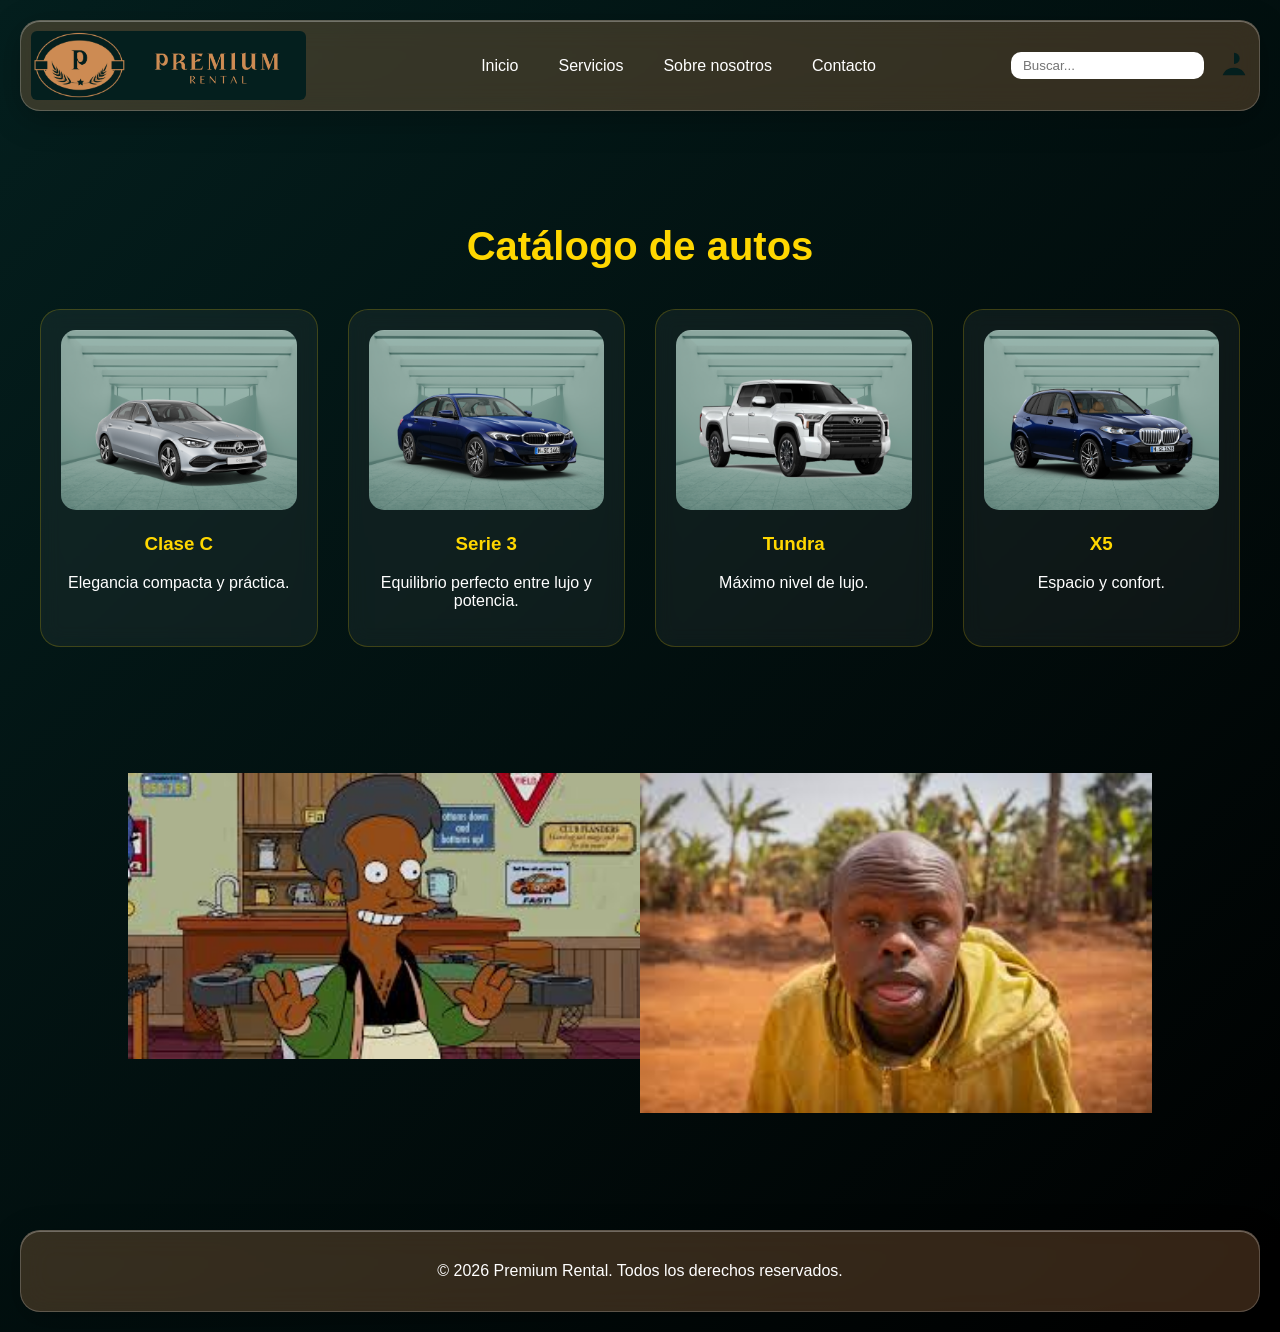
==== index.html @ 7b70b581 "1.3.3 optimizacion" ====
<!DOCTYPE html> 
<html lang="en">
<head>
    <meta charset="UTF-8">
    <meta name="viewport" content="width=device-width, initial-scale=1.0">
    <title>Premium Rental</title>
    <link rel="stylesheet" href="style.css">
</head>

<body>


<header>
    <nav>
        <div class="brand">
            <img class="logo" src="images/FullLogo.png" alt="Escudo">
            <img class="texto" src="images/TextOnly.png" alt="Nombre">
        </div>

        <ul class="menu">
            <li><a href="index.html">Inicio</a></li>
            <li><a href="servicios.html">Servicios</a></li>
            <li><a href="nosotros.html">Sobre nosotros</a></li>
            <li><a href="contacto.html">Contacto</a></li>
        </ul>

        <div class="right">
        <div class="busqueda">
        <svg xmlns="http://www.w3.org/2000/svg" fill="gray" viewBox="0 0 16 16">
        <path d="M11.742 10.344a6.5 6.5 0 1 0-1.397 1.398l3.85 3.85z"/>
        </svg>
        <input type="text" placeholder="Buscar...">
        </div>
        <div class="login">
            <a href="login.html">
            <svg class="icono-user" xmlns="http://www.w3.org/2000/svg" fill="currentColor" viewBox="0 0 16 16">
            <path d="M8 8a3 3 0 1 0 0-6"/>
            <path d="M2 14s1-4 6-4 6 4 6 4H2z"/>
            </svg>
            </a>
            </div>
        </div>
    </nav>
</header>


<section class="autos-section">

    <h2 class="titulo-seccion">Catálogo de autos</h2>

    <div class="cards-container">

        <div class="card-auto">
            <img src="/images/Clase_C.png">
            <h3>Clase C</h3>
            <p>Elegancia compacta y práctica.</p>
        </div>

        <div class="card-auto">
            <img src="/images/Serie_3.png">
            <h3>Serie 3</h3>
            <p>Equilibrio perfecto entre lujo y potencia.</p>
        </div>

        <div class="card-auto">
            <img src="/images/Tundra.png">
            <h3>Tundra</h3>
            <p>Máximo nivel de lujo.</p>
        </div>

        <div class="card-auto">
            <img src="/images/X5.png">
            <h3>X5</h3>
            <p>Espacio y confort.</p>
        </div>

    </div>

</section>

<div class="slider-box">
    <ul>
        <li><img src="olivar.jpeg"></li>
        <li><img src="xd.jpeg"></li>
        <li><img src="testimage.jpeg"></li>
        <li><img src="testimage.jpeg"></li>
        <li><img src="testimage.jpeg"></li>
        <li><img src="testimage.jpeg"></li>
        <li><img src="testimage.jpeg"></li>
        <li><img src="testimage.jpeg"></li>
    </ul>
</div>

<footer class="footer">
    <p>&copy; 2026 Premium Rental. Todos los derechos reservados.</p>
</footer>

</body>
</html>
---- style.css ----
* {
    box-sizing: border-box;
}

body{
    background: linear-gradient(135deg, #041f1e, #000000);
    margin: 0;
    font-family: 'Segoe UI', sans-serif;
    color: white;
    overflow-x: hidden;
}

/* HEADER */
header{
    background: rgba(205, 139, 83, 0.25); /* transparencia */
    backdrop-filter: blur(15px);          /* desenfoque */
    -webkit-backdrop-filter: blur(15px);  /* soporte Safari */

    border-radius: 20px;
    margin: 20px;
    padding: 10px;

    border: 1px solid rgba(255, 255, 255, 0.2); /* borde glass */
    box-shadow: 
        0 8px 32px rgba(0,0,0,0.25),           /* sombra */
        inset 0 1px 0 rgba(255,255,255,0.3);   /* brillo interno */
}

nav{
    display: flex;
    align-items: center;
    justify-content: space-between;
}

.brand{
    display: flex;
    align-items: center;
}

.logo, .texto{
    height: 69px;
}

.texto{
    height: 69px;
    width: auto;
    border-top-right-radius: 6px;
    border-bottom-right-radius: 6px;
}

/* MENU */
.menu{
    display: flex;
    gap: 40px;
}

.menu li{
    list-style: none;
}

.menu a{
    text-decoration: none;
    color: white;
    position: relative;
}

.menu a::after{
    content: "";
    position: absolute;
    width: 0%;
    height: 2px;
    bottom: -5px;
    left: 0;
    background: gold;
    transition: 0.3s;
}

.menu a:hover::after{
    width: 100%;
}

/* derecha */
.right{
    display: flex;
    align-items: center;
    gap: 15px;
}

.busqueda{
    display: flex;
    align-items: center;
    background: white;
    padding: 5px 10px;
    border-radius: 10px;
}

.busqueda input{
    border: none;
    outline: none;
}

.icono-user{
    width: 30px;
    height: 30px;
    color: #041f1e;
    transition: 0.3s;
}

.icono-user:hover{
    color: #cda853; 
    transform: scale(1.1);
}

/* cartas*/
.autos-section{
    padding: 60px 40px;
}

.titulo-seccion{
    text-align: center;
    font-size: 40px;
    color: gold;
}

.cards-container{
    display: flex;
    justify-content: center;
    gap: 30px;
    flex-wrap: nowrap;
    margin-top: 40px;
}

.card-auto{
    width: 280px;
    background: rgba(255,255,255,0.05);
    border-radius: 20px;
    padding: 20px;
    text-align: center;
    backdrop-filter: blur(10px);
    border: 1px solid rgba(255,215,0,0.2);
    transition: 0.4s;
}

.card-auto:hover{
    transform: translateY(-10px) scale(1.05);
}

.card-auto img{
    width: 100%;
    height: 180px;
    object-fit: cover;
    border-radius: 15px;
}

.card-auto h3{
    color: gold;
}

/* ========================= */
/* TU CARRUSEL ORIGINAL */
/* ========================= */

.slider-box{
    width: 1024px;
    margin: 50px auto;
    overflow: hidden;
}

.slider-box ul{
    display: flex;
    padding: 0;
    width: 400%;
    animation: slide 20s infinite;
}

.slider-box li{
    list-style: none;
    width: 100%;
}

.slider-box img{
    width: 100%;
}

/* animación ORIGINAL */
@keyframes slide{
    0% {margin-left: 0;}
    20% {margin-left: 0;}
    25% {margin-left: -50%;}
    45% {margin-left: -50%;}
    50% {margin-left: -100%;}
    70% {margin-left: -100%;}
    75% {margin-left: -150%;}
    95% {margin-left: -150%;}
    100% {margin-left: -200%;}
}

/* FOOTER */
.footer{
    background: rgba(205, 139, 83, 0.25); /* transparencia */

    backdrop-filter: blur(15px);
    -webkit-backdrop-filter: blur(15px);

    margin: 20px;
    padding: 15px;
    text-align: center;
    border-radius: 20px;

    border: 1px solid rgba(255, 255, 255, 0.2);

    box-shadow: 
        0 8px 32px rgba(0,0,0,0.25),
        inset 0 1px 0 rgba(255,255,255,0.3);

    position: relative;
    overflow: hidden;
}
/* res´pnsive tablet*/
@media (max-width: 1024px){

    .menu{
        gap: 20px;
    }

    .titulo-seccion{
        font-size: 32px;
    }

    .cards-container{
        gap: 20px;
    }

    .card-auto{
        width: 220px;
    }

    .slider-box{
        width: 90%;
    }
}
/*responsive celular*/
@media (max-width: 768px){

    /* NAVBAR */
    nav{
        flex-direction: column;
        gap: 15px;
    }

    .menu{
        flex-direction: column;
        align-items: center;
        gap: 10px;
    }

    .right{
        flex-direction: column;
        gap: 10px;
    }

    /* CARDS */
    .cards-container{
        flex-direction: column;
        align-items: center;
    }

    .card-auto{
        width: 90%;
        max-width: 350px;
    }

    .titulo-seccion{
        font-size: 26px;
    }

    /* SLIDER */
    .slider-box{
        width: 100%;
    }

    .slider-box img{
        width: 100%;
        height: auto;
    }

}
/* hacer que sea tablet responsive */
@media (max-width: 480px){

    .logo, .texto{
        height: 50px;
    }

    .busqueda input{
        width: 100px;
    }

    .icono-user{
        width: 40px;
    }

    .titulo-seccion{
        font-size: 22px;
    }

    .card-auto{
        padding: 15px;
    }

    .card-auto img{
        height: 150px;
    }
}

.logo{
    height: 69px;
    width: auto;
    border-top-left-radius: 6px;
    border-bottom-left-radius: 6px;
}
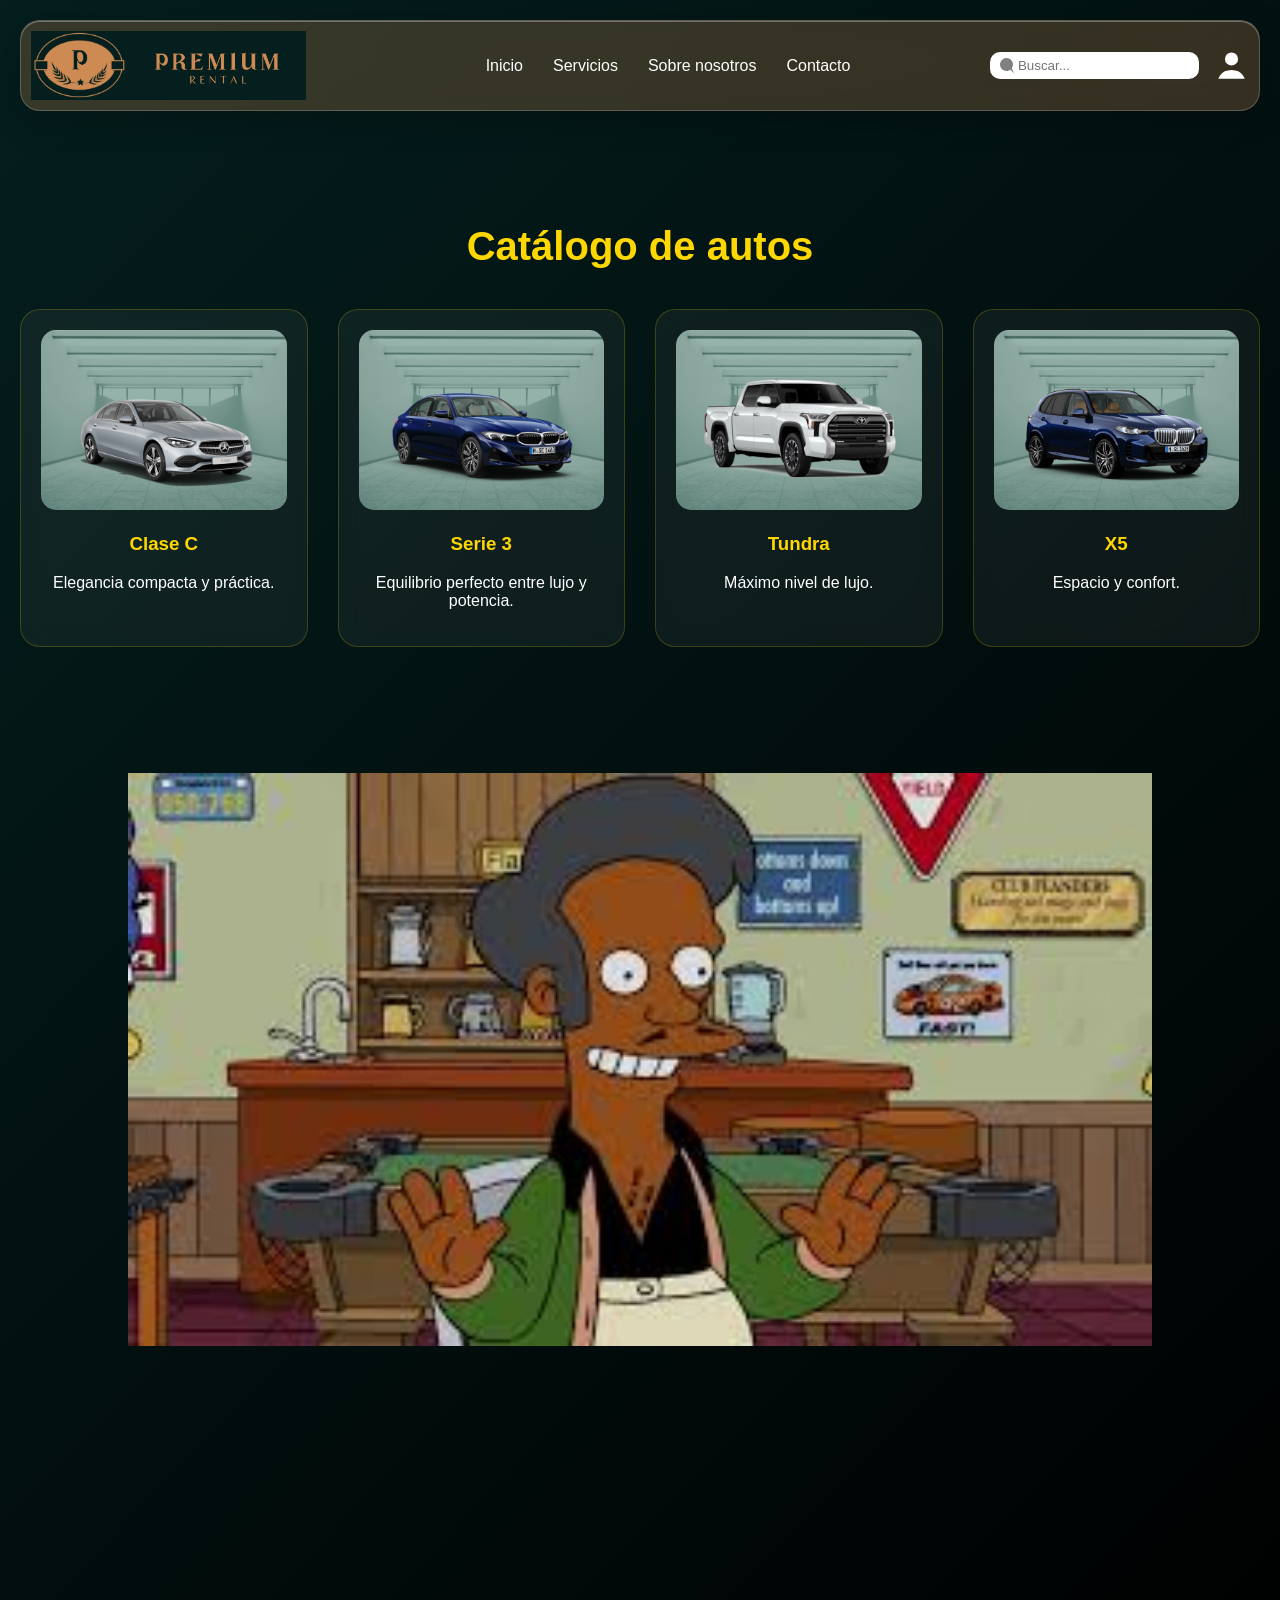
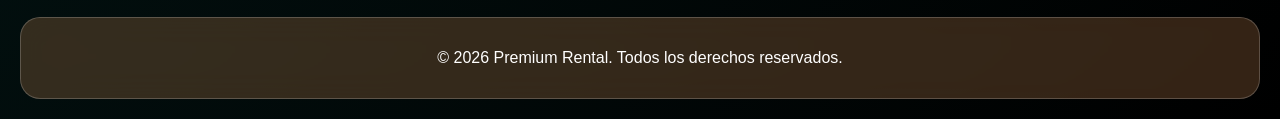
==== commit e4a161c6: "1.3.4 optimizacion" ====
--- a/index.html
+++ b/index.html
@@ -1,5 +1,5 @@
 <!DOCTYPE html> 
-<html lang="en">
+<html lang="es">
 <head>
     <meta charset="UTF-8">
     <meta name="viewport" content="width=device-width, initial-scale=1.0">
@@ -8,7 +8,6 @@
 </head>
 
 <body>
-
 
 <header>
     <nav>
@@ -25,24 +24,26 @@
         </ul>
 
         <div class="right">
-        <div class="busqueda">
-        <svg xmlns="http://www.w3.org/2000/svg" fill="gray" viewBox="0 0 16 16">
-        <path d="M11.742 10.344a6.5 6.5 0 1 0-1.397 1.398l3.85 3.85z"/>
-        </svg>
-        <input type="text" placeholder="Buscar...">
-        </div>
-        <div class="login">
-            <a href="login.html">
-            <svg class="icono-user" xmlns="http://www.w3.org/2000/svg" fill="currentColor" viewBox="0 0 16 16">
-            <path d="M8 8a3 3 0 1 0 0-6"/>
-            <path d="M2 14s1-4 6-4 6 4 6 4H2z"/>
-            </svg>
-            </a>
+            <div class="busqueda">
+                <!-- icono lupa -->
+                <svg xmlns="http://www.w3.org/2000/svg" fill="gray" viewBox="0 0 16 16" width="16" height="16">
+                    <path d="M11.742 10.344a6.5 6.5 0 1 0-1.397 1.398l3.85 3.85z"/>
+                </svg>
+                <input type="text" placeholder="Buscar...">
+            </div>
+
+            <div class="login">
+                <a href="login.html">
+                    <!-- 🔥 ICONO USUARIO CORREGIDO -->
+                    <svg class="icono-user" xmlns="http://www.w3.org/2000/svg" fill="currentColor" viewBox="0 0 16 16">
+                        <path d="M8 8a3 3 0 1 0 0-6 3 3 0 0 0 0 6z"/>
+                        <path d="M2 14s1-4 6-4 6 4 6 4H2z"/>
+                    </svg>
+                </a>
             </div>
         </div>
     </nav>
 </header>
-
 
 <section class="autos-section">
 
@@ -51,25 +52,25 @@
     <div class="cards-container">
 
         <div class="card-auto">
-            <img src="/images/Clase_C.png">
+            <img src="images/Clase_C.png" alt="Clase C">
             <h3>Clase C</h3>
             <p>Elegancia compacta y práctica.</p>
         </div>
 
         <div class="card-auto">
-            <img src="/images/Serie_3.png">
+            <img src="images/Serie_3.png" alt="Serie 3">
             <h3>Serie 3</h3>
             <p>Equilibrio perfecto entre lujo y potencia.</p>
         </div>
 
         <div class="card-auto">
-            <img src="/images/Tundra.png">
+            <img src="images/Tundra.png" alt="Tundra">
             <h3>Tundra</h3>
             <p>Máximo nivel de lujo.</p>
         </div>
 
         <div class="card-auto">
-            <img src="/images/X5.png">
+            <img src="images/X5.png" alt="X5">
             <h3>X5</h3>
             <p>Espacio y confort.</p>
         </div>
@@ -80,14 +81,10 @@
 
 <div class="slider-box">
     <ul>
-        <li><img src="olivar.jpeg"></li>
-        <li><img src="xd.jpeg"></li>
-        <li><img src="testimage.jpeg"></li>
-        <li><img src="testimage.jpeg"></li>
-        <li><img src="testimage.jpeg"></li>
-        <li><img src="testimage.jpeg"></li>
-        <li><img src="testimage.jpeg"></li>
-        <li><img src="testimage.jpeg"></li>
+        <li><img src="images/olivar.jpeg" alt=""></li>
+        <li><img src="images/xd.jpeg" alt=""></li>
+        <li><img src="images/testimage.jpeg" alt=""></li>
+        <li><img src="images/testimage.jpeg" alt=""></li>
     </ul>
 </div>
 
--- a/style.css
+++ b/style.css
@@ -12,26 +12,28 @@
 
 /* HEADER */
 header{
-    background: rgba(205, 139, 83, 0.25); /* transparencia */
-    backdrop-filter: blur(15px);          /* desenfoque */
-    -webkit-backdrop-filter: blur(15px);  /* soporte Safari */
+    background: rgba(205, 139, 83, 0.25);
+    backdrop-filter: blur(15px);
+    -webkit-backdrop-filter: blur(15px);
 
     border-radius: 20px;
     margin: 20px;
     padding: 10px;
 
-    border: 1px solid rgba(255, 255, 255, 0.2); /* borde glass */
+    border: 1px solid rgba(255, 255, 255, 0.2);
     box-shadow: 
-        0 8px 32px rgba(0,0,0,0.25),           /* sombra */
-        inset 0 1px 0 rgba(255,255,255,0.3);   /* brillo interno */
+        0 8px 32px rgba(0,0,0,0.25),
+        inset 0 1px 0 rgba(255,255,255,0.3);
 }
 
 nav{
     display: flex;
     align-items: center;
     justify-content: space-between;
-}
-
+    flex-wrap: wrap; 
+}
+
+/* BRAND */
 .brand{
     display: flex;
     align-items: center;
@@ -41,17 +43,12 @@
     height: 69px;
 }
 
-.texto{
-    height: 69px;
-    width: auto;
-    border-top-right-radius: 6px;
-    border-bottom-right-radius: 6px;
-}
-
 /* MENU */
 .menu{
     display: flex;
-    gap: 40px;
+    gap: 30px;
+    flex-wrap: wrap; 
+    justify-content: center;
 }
 
 .menu li{
@@ -79,11 +76,13 @@
     width: 100%;
 }
 
-/* derecha */
+/* DERECHA */
 .right{
     display: flex;
     align-items: center;
     gap: 15px;
+    flex-wrap: wrap;
+    justify-content: center;
 }
 
 .busqueda{
@@ -99,21 +98,9 @@
     outline: none;
 }
 
-.icono-user{
-    width: 30px;
-    height: 30px;
-    color: #041f1e;
-    transition: 0.3s;
-}
-
-.icono-user:hover{
-    color: #cda853; 
-    transform: scale(1.1);
-}
-
-/* cartas*/
+/* CARDS */
 .autos-section{
-    padding: 60px 40px;
+    padding: 60px 20px;
 }
 
 .titulo-seccion{
@@ -123,15 +110,13 @@
 }
 
 .cards-container{
-    display: flex;
-    justify-content: center;
+    display: grid;
+    grid-template-columns: repeat(auto-fit, minmax(250px, 1fr));
     gap: 30px;
-    flex-wrap: nowrap;
     margin-top: 40px;
 }
 
 .card-auto{
-    width: 280px;
     background: rgba(255,255,255,0.05);
     border-radius: 20px;
     padding: 20px;
@@ -142,7 +127,7 @@
 }
 
 .card-auto:hover{
-    transform: translateY(-10px) scale(1.05);
+    transform: translateY(-10px) scale(1.03);
 }
 
 .card-auto img{
@@ -156,12 +141,10 @@
     color: gold;
 }
 
-/* ========================= */
-/* TU CARRUSEL ORIGINAL */
-/* ========================= */
-
+/* SLIDER */
 .slider-box{
-    width: 1024px;
+    width: 100%;
+    max-width: 1024px;
     margin: 50px auto;
     overflow: hidden;
 }
@@ -182,25 +165,23 @@
     width: 100%;
 }
 
-/* animación ORIGINAL */
+/* ANIMACIÓN DE LIAM */
 @keyframes slide{
     0% {margin-left: 0;}
     20% {margin-left: 0;}
-    25% {margin-left: -50%;}
-    45% {margin-left: -50%;}
-    50% {margin-left: -100%;}
-    70% {margin-left: -100%;}
-    75% {margin-left: -150%;}
-    95% {margin-left: -150%;}
-    100% {margin-left: -200%;}
+    25% {margin-left: -100%;}
+    45% {margin-left: -100%;}
+    50% {margin-left: -200%;}
+    70% {margin-left: -200%;}
+    75% {margin-left: -300%;}
+    95% {margin-left: -300%;}
+    100% {margin-left: 0;}
 }
 
 /* FOOTER */
 .footer{
-    background: rgba(205, 139, 83, 0.25); /* transparencia */
-
+    background: rgba(205, 139, 83, 0.25);
     backdrop-filter: blur(15px);
-    -webkit-backdrop-filter: blur(15px);
 
     margin: 20px;
     padding: 15px;
@@ -208,84 +189,48 @@
     border-radius: 20px;
 
     border: 1px solid rgba(255, 255, 255, 0.2);
-
-    box-shadow: 
-        0 8px 32px rgba(0,0,0,0.25),
-        inset 0 1px 0 rgba(255,255,255,0.3);
-
-    position: relative;
-    overflow: hidden;
-}
-/* res´pnsive tablet*/
+}
+
+/* ========================= */
+/* RESPONSIVE: POR MAXI */
+/* ========================= */
+
+/* TABLET */
 @media (max-width: 1024px){
-
-    .menu{
-        gap: 20px;
-    }
 
     .titulo-seccion{
         font-size: 32px;
     }
 
-    .cards-container{
-        gap: 20px;
-    }
-
-    .card-auto{
-        width: 220px;
-    }
-
-    .slider-box{
-        width: 90%;
-    }
-}
-/*responsive celular*/
+    .logo, .texto{
+        height: 60px;
+    }
+}
+
+/* CELULAR */
 @media (max-width: 768px){
 
-    /* NAVBAR */
     nav{
         flex-direction: column;
-        gap: 15px;
+        align-items: center;
+        position: relative; 
+    }
+
+    .right{
+        position: absolute;
+        top: 10px;
+        right: 15px;
+        flex-direction: row; 
     }
 
     .menu{
         flex-direction: column;
         align-items: center;
-        gap: 10px;
-    }
-
-    .right{
-        flex-direction: column;
-        gap: 10px;
-    }
-
-    /* CARDS */
-    .cards-container{
-        flex-direction: column;
-        align-items: center;
-    }
-
-    .card-auto{
-        width: 90%;
-        max-width: 350px;
-    }
-
-    .titulo-seccion{
-        font-size: 26px;
-    }
-
-    /* SLIDER */
-    .slider-box{
-        width: 100%;
-    }
-
-    .slider-box img{
-        width: 100%;
-        height: auto;
-    }
-
-}
-/* hacer que sea tablet responsive */
+        margin-top: 10px;
+    }
+}
+
+/* CELULAR CHICO */
 @media (max-width: 480px){
 
     .logo, .texto{
@@ -296,26 +241,26 @@
         width: 100px;
     }
 
-    .icono-user{
-        width: 40px;
-    }
-
     .titulo-seccion{
         font-size: 22px;
     }
 
-    .card-auto{
-        padding: 15px;
-    }
-
     .card-auto img{
         height: 150px;
     }
 }
 
-.logo{
-    height: 69px;
-    width: auto;
-    border-top-left-radius: 6px;
-    border-bottom-left-radius: 6px;
-}
+.right{
+    display: flex;
+    align-items: center;
+    gap: 15px;
+    position: static; 
+}
+
+.icono-user{
+    width: 35px;
+    height: 35px;
+    color: white;
+    display: block;
+    z-index: 10; 
+}
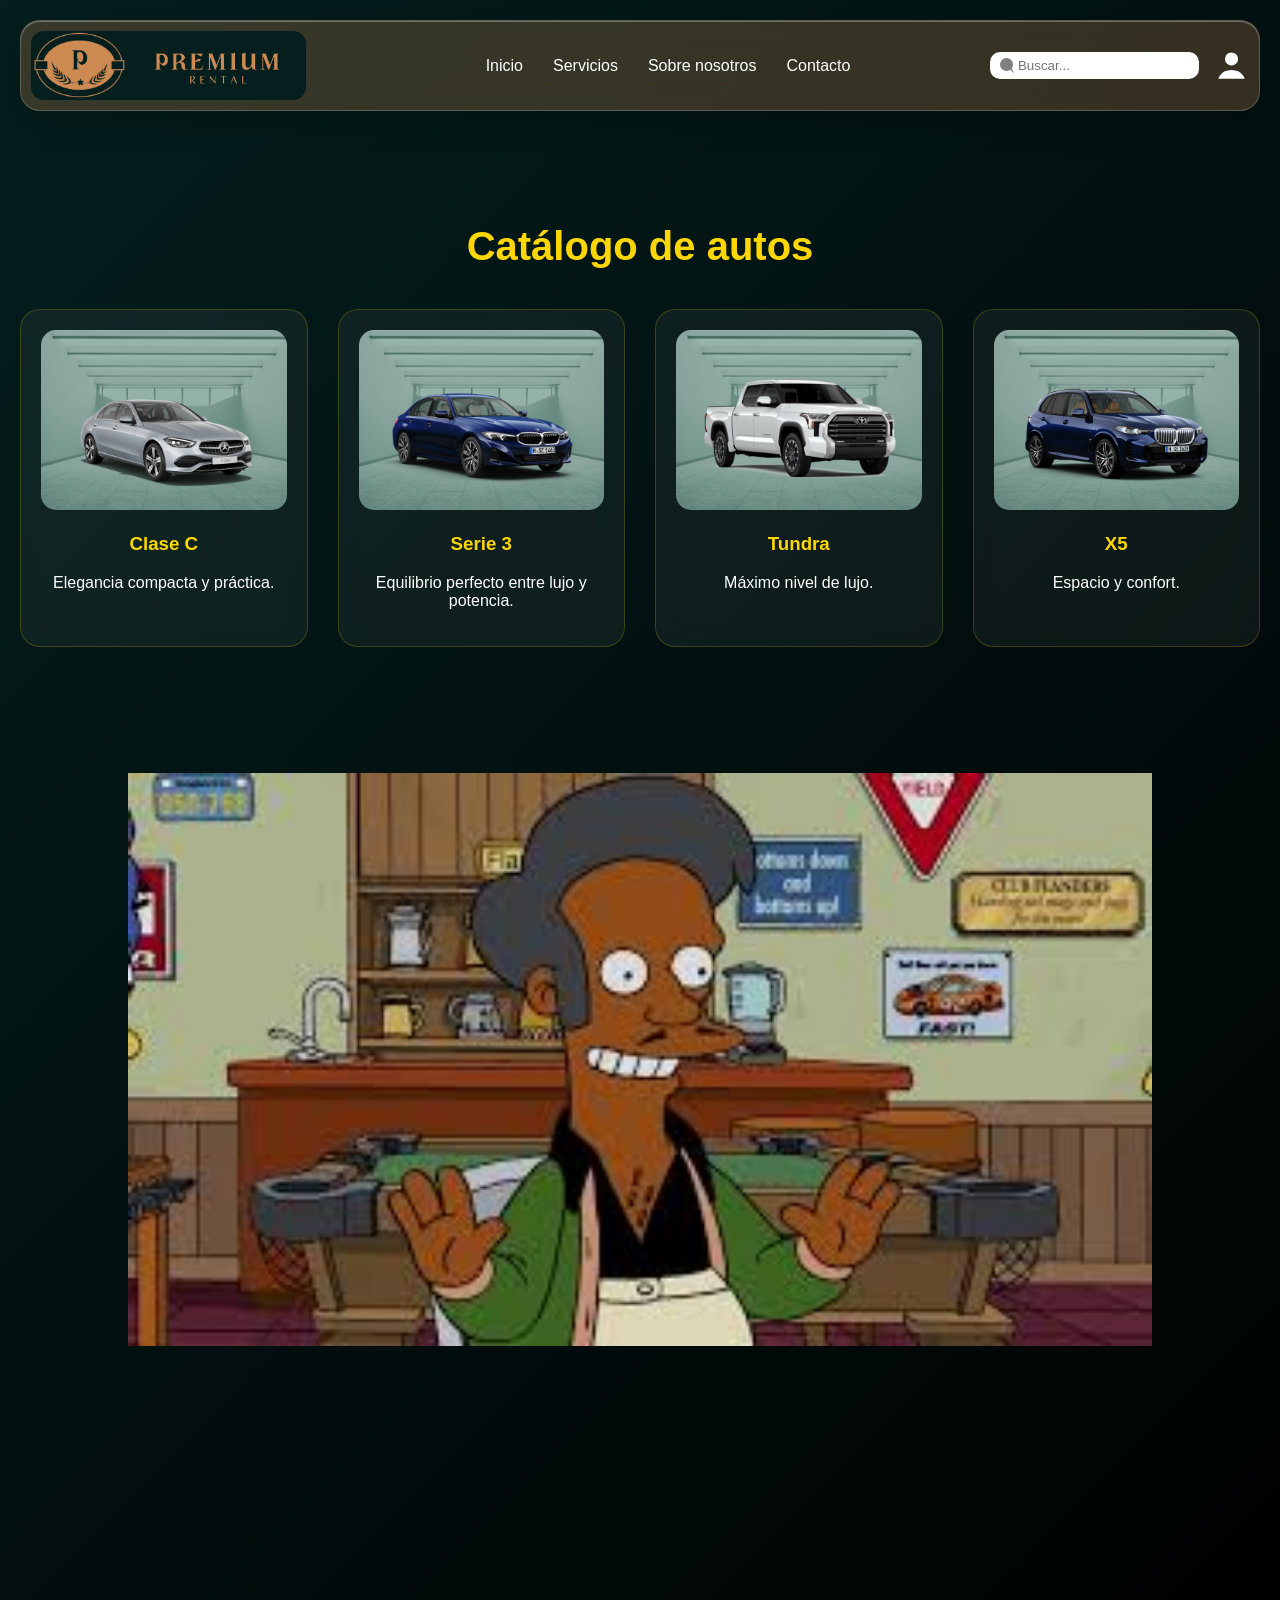
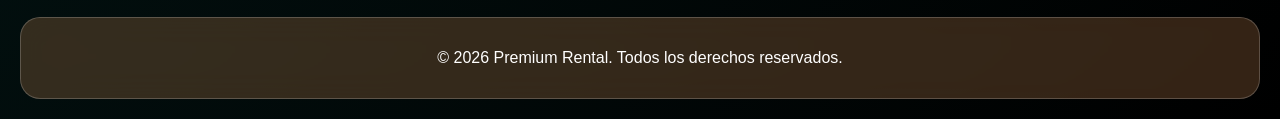
==== commit 5b21d7d6: "1.3.6" ====
--- a/index.html
+++ b/index.html
@@ -34,7 +34,7 @@
 
             <div class="login">
                 <a href="login.html">
-                    <!-- 🔥 ICONO USUARIO CORREGIDO -->
+                    <!--  ICONO USUARIO CORREGIDO -->
                     <svg class="icono-user" xmlns="http://www.w3.org/2000/svg" fill="currentColor" viewBox="0 0 16 16">
                         <path d="M8 8a3 3 0 1 0 0-6 3 3 0 0 0 0 6z"/>
                         <path d="M2 14s1-4 6-4 6 4 6 4H2z"/>
--- a/style.css
+++ b/style.css
@@ -39,8 +39,19 @@
     align-items: center;
 }
 
-.logo, .texto{
+.texto{
     height: 69px;
+    
+    border-top-right-radius: 13px;
+    
+    border-bottom-right-radius: 13px;
+}
+.logo{
+    height: 69px;
+    
+    border-top-left-radius: 13px;
+    
+    border-bottom-left-radius: 13px;
 }
 
 /* MENU */
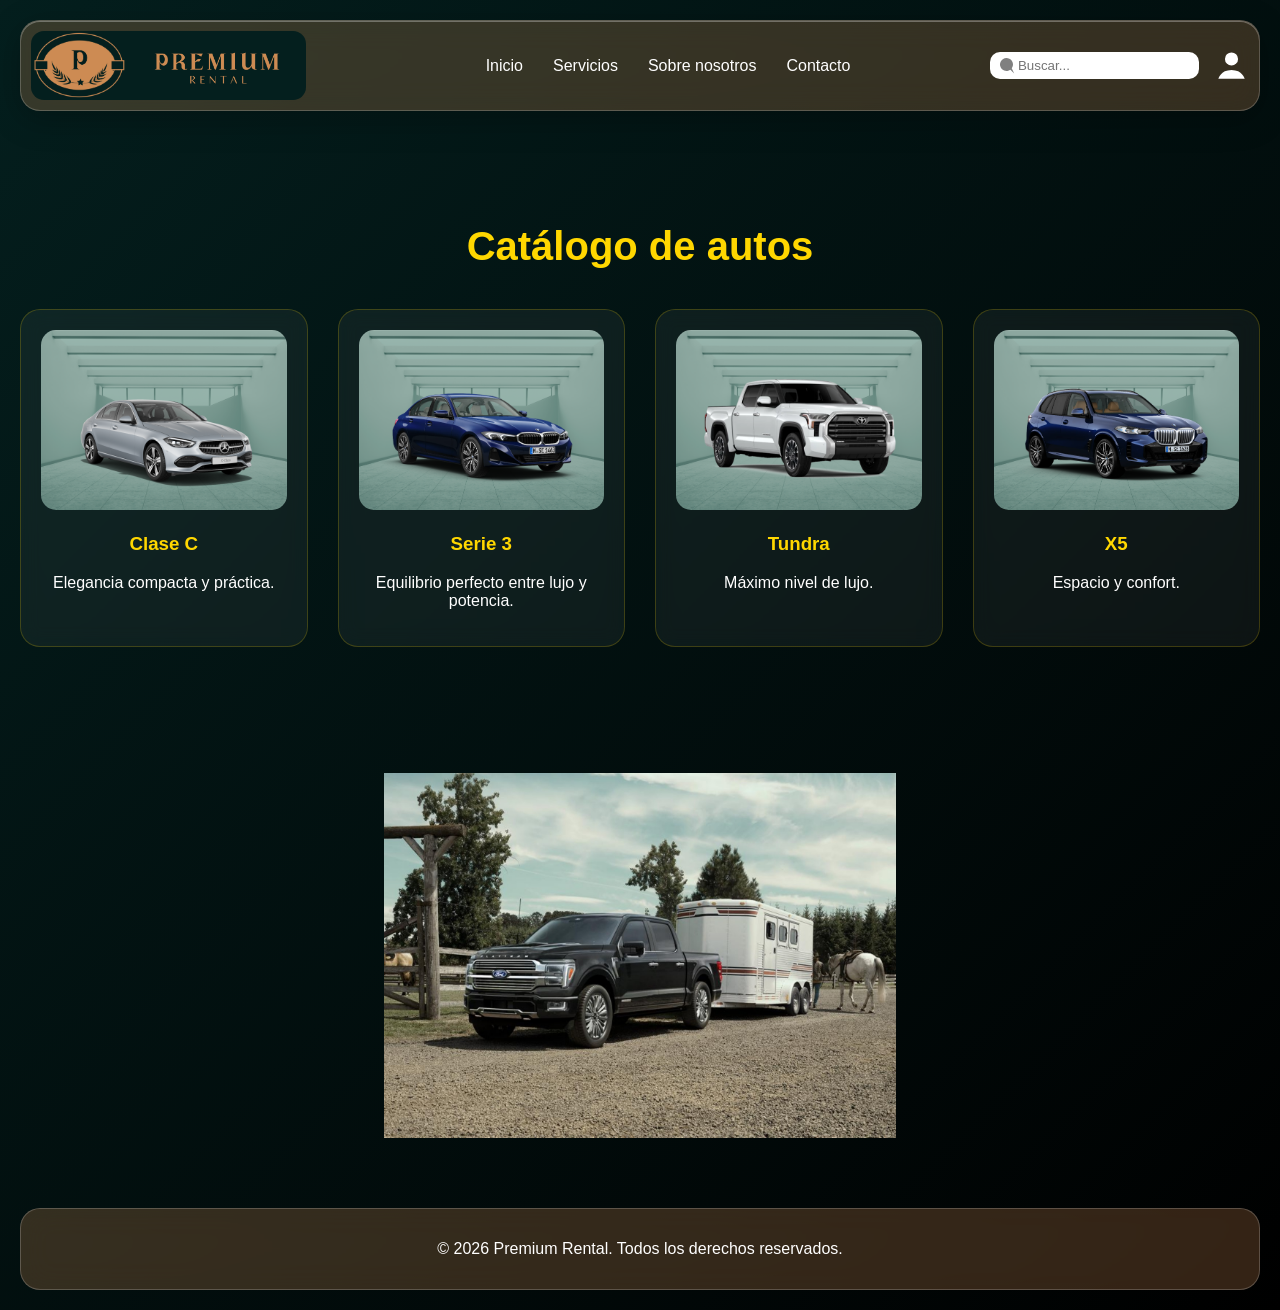
==== commit 58847068: "1.3.7" ====
--- a/index.html
+++ b/index.html
@@ -81,10 +81,10 @@
 
 <div class="slider-box">
     <ul>
-        <li><img src="images/olivar.jpeg" alt=""></li>
-        <li><img src="images/xd.jpeg" alt=""></li>
-        <li><img src="images/testimage.jpeg" alt=""></li>
-        <li><img src="images/testimage.jpeg" alt=""></li>
+        <li><a href="visautos.html"><img src="images/CARRUSEL.jpeg" alt=""></a></li>
+        <li><a href="visautos.html"><img src="images/CARRUSEL1.jpeg" alt=""></a></li>
+        <li><a href="visautos.html"><img src="images/CARRUSEL2.jpeg" alt=""></a></li>
+        <li><a href="visautos.html"><img src="images/CARRUSEL3.jpeg" alt=""></a></li>
     </ul>
 </div>
 
--- a/style.css
+++ b/style.css
@@ -135,6 +135,11 @@
     backdrop-filter: blur(10px);
     border: 1px solid rgba(255,215,0,0.2);
     transition: 0.4s;
+
+}
+.card-auto img{
+    max-width: 100%;
+    max-height: 100%;
 }
 
 .card-auto:hover{
@@ -154,7 +159,7 @@
 
 /* SLIDER */
 .slider-box{
-    width: 100%;
+    width: 40%;
     max-width: 1024px;
     margin: 50px auto;
     overflow: hidden;
@@ -257,7 +262,7 @@
     }
 
     .card-auto img{
-        height: 150px;
+        width: 100%;
     }
 }
 
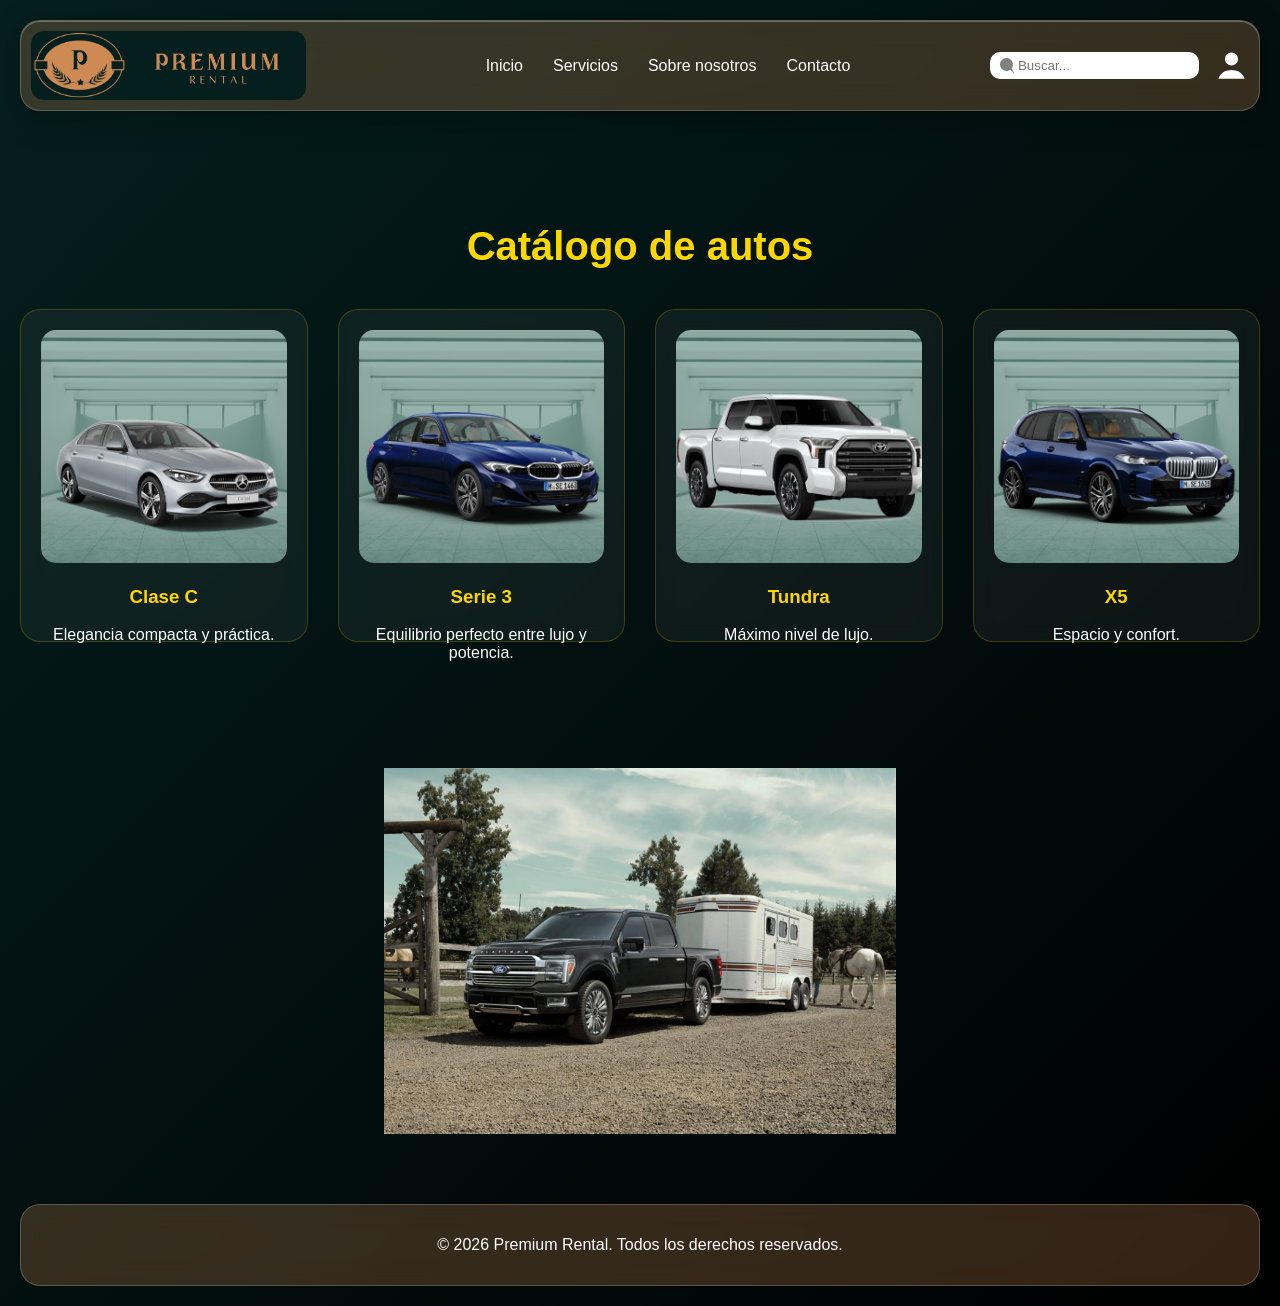
==== commit a5bb4e1f: "3.0" ====
--- a/index.html
+++ b/index.html
@@ -34,7 +34,7 @@
 
             <div class="login">
                 <a href="login.html">
-                    <!--  ICONO USUARIO CORREGIDO -->
+                    <!-- 🔥 ICONO USUARIO CORREGIDO -->
                     <svg class="icono-user" xmlns="http://www.w3.org/2000/svg" fill="currentColor" viewBox="0 0 16 16">
                         <path d="M8 8a3 3 0 1 0 0-6 3 3 0 0 0 0 6z"/>
                         <path d="M2 14s1-4 6-4 6 4 6 4H2z"/>
@@ -81,10 +81,10 @@
 
 <div class="slider-box">
     <ul>
-        <li><a href="visautos.html"><img src="images/CARRUSEL.jpeg" alt=""></a></li>
-        <li><a href="visautos.html"><img src="images/CARRUSEL1.jpeg" alt=""></a></li>
-        <li><a href="visautos.html"><img src="images/CARRUSEL2.jpeg" alt=""></a></li>
-        <li><a href="visautos.html"><img src="images/CARRUSEL3.jpeg" alt=""></a></li>
+        <li><img src="images/CARRUSEL.jpeg" alt=""></li>
+        <li><img src="images/CARRUSEL1.jpeg" alt=""></li>
+        <li><img src="images/CARRUSEL2.jpeg" alt=""></li>
+        <li><img src="images/CARRUSEL3.jpeg" alt=""></li>
     </ul>
 </div>
 
--- a/style.css
+++ b/style.css
@@ -3,6 +3,7 @@
 }
 
 body{
+    background-size: cover;
     background: linear-gradient(135deg, #041f1e, #000000);
     margin: 0;
     font-family: 'Segoe UI', sans-serif;
@@ -24,6 +25,12 @@
     box-shadow: 
         0 8px 32px rgba(0,0,0,0.25),
         inset 0 1px 0 rgba(255,255,255,0.3);
+}
+.textoslargos{
+    font-size: 30px;
+    text-align: center;
+    margin: 40px;
+    background-color: rgba(0, 0, 0, 0);
 }
 
 nav{
@@ -137,10 +144,7 @@
     transition: 0.4s;
 
 }
-.card-auto img{
-    max-width: 100%;
-    max-height: 100%;
-}
+
 
 .card-auto:hover{
     transform: translateY(-10px) scale(1.03);
@@ -148,7 +152,7 @@
 
 .card-auto img{
     width: 100%;
-    height: 180px;
+    height: 80%;
     object-fit: cover;
     border-radius: 15px;
 }
@@ -263,6 +267,7 @@
 
     .card-auto img{
         width: 100%;
+        height: 100%;
     }
 }
 
@@ -279,4 +284,37 @@
     color: white;
     display: block;
     z-index: 10; 
+}
+
+.contacto{
+    background: rgba(255, 255, 255, 0.1);
+    border-radius: 20px;
+    padding: 20px;
+    max-width: 400px;
+    margin: 40px auto;
+    text-align: center;
+    border: 1px solid rgba(255, 255, 255, 0.2);
+}
+
+.contacto h3{
+    color: gold;
+    margin-bottom: 20px;
+}
+
+.contacto a{
+    display: inline-block;
+    margin: 10px;
+    padding: 10px 20px;
+    background: gold;
+    color: black;
+    text-decoration: none;
+    border-radius: 5px;
+}
+.texto_contacto{
+    display: flex;
+    justify-items: center;
+}
+.textito{
+    display: flex;
+    justify-items: center;
 }
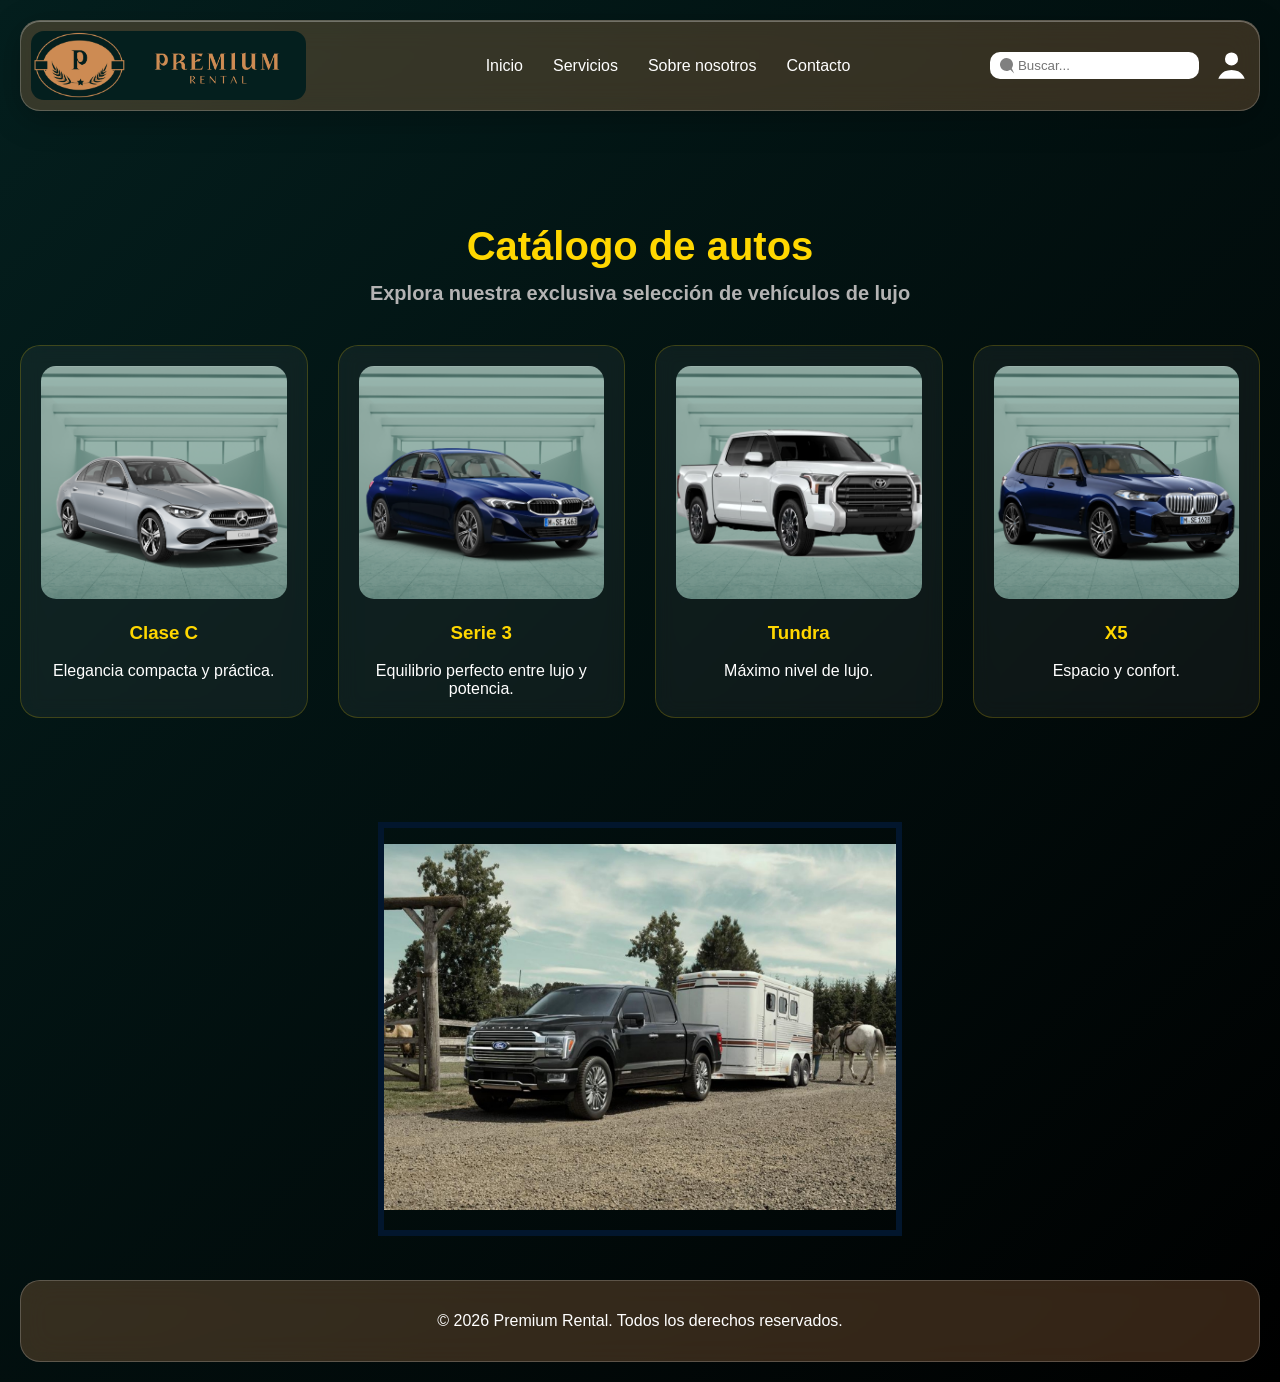
==== commit 6fef761c: "3.1.1" ====
--- a/index.html
+++ b/index.html
@@ -34,7 +34,7 @@
 
             <div class="login">
                 <a href="login.html">
-                    <!-- 🔥 ICONO USUARIO CORREGIDO -->
+            
                     <svg class="icono-user" xmlns="http://www.w3.org/2000/svg" fill="currentColor" viewBox="0 0 16 16">
                         <path d="M8 8a3 3 0 1 0 0-6 3 3 0 0 0 0 6z"/>
                         <path d="M2 14s1-4 6-4 6 4 6 4H2z"/>
@@ -48,6 +48,8 @@
 <section class="autos-section">
 
     <h2 class="titulo-seccion">Catálogo de autos</h2>
+
+    <h3 class="subtitulo-seccion">Explora nuestra exclusiva selección de vehículos de lujo</h3>
 
     <div class="cards-container">
 
--- a/style.css
+++ b/style.css
@@ -142,7 +142,7 @@
     backdrop-filter: blur(10px);
     border: 1px solid rgba(255,215,0,0.2);
     transition: 0.4s;
-
+    padding-bottom: 60px;
 }
 
 
@@ -167,6 +167,7 @@
     max-width: 1024px;
     margin: 50px auto;
     overflow: hidden;
+    box-shadow: rgb(2, 22, 45) 0px 0px 0px 6px;
 }
 
 .slider-box ul{
@@ -174,11 +175,13 @@
     padding: 0;
     width: 400%;
     animation: slide 20s infinite;
+   
 }
 
 .slider-box li{
     list-style: none;
-    width: 100%;
+    width: 100%; 
+    
 }
 
 .slider-box img{
@@ -312,9 +315,42 @@
 }
 .texto_contacto{
     display: flex;
-    justify-items: center;
+    justify-content: center;
 }
 .textito{
     display: flex;
-    justify-items: center;
+    justify-content: center;
+}
+
+.telefono{
+    display: flex;
+    align-items: center;
+    justify-content: center;
+    gap: 10px; 
+}
+
+.icono-telefono{
+    width: 20px;
+    height: 20px;
+    color: white;
+    
+}
+
+.telefono h3{
+    margin: 0;
+    color: gold;
+}
+
+.linea{
+    display: flex;
+    align-items: center;
+    justify-content: center;
+    gap: 10px; 
+}
+
+.subtitulo-seccion{
+    text-align: center;
+    font-size: 20px;
+    color: rgb(180, 179, 179);
+    margin-top: -20px;
 }
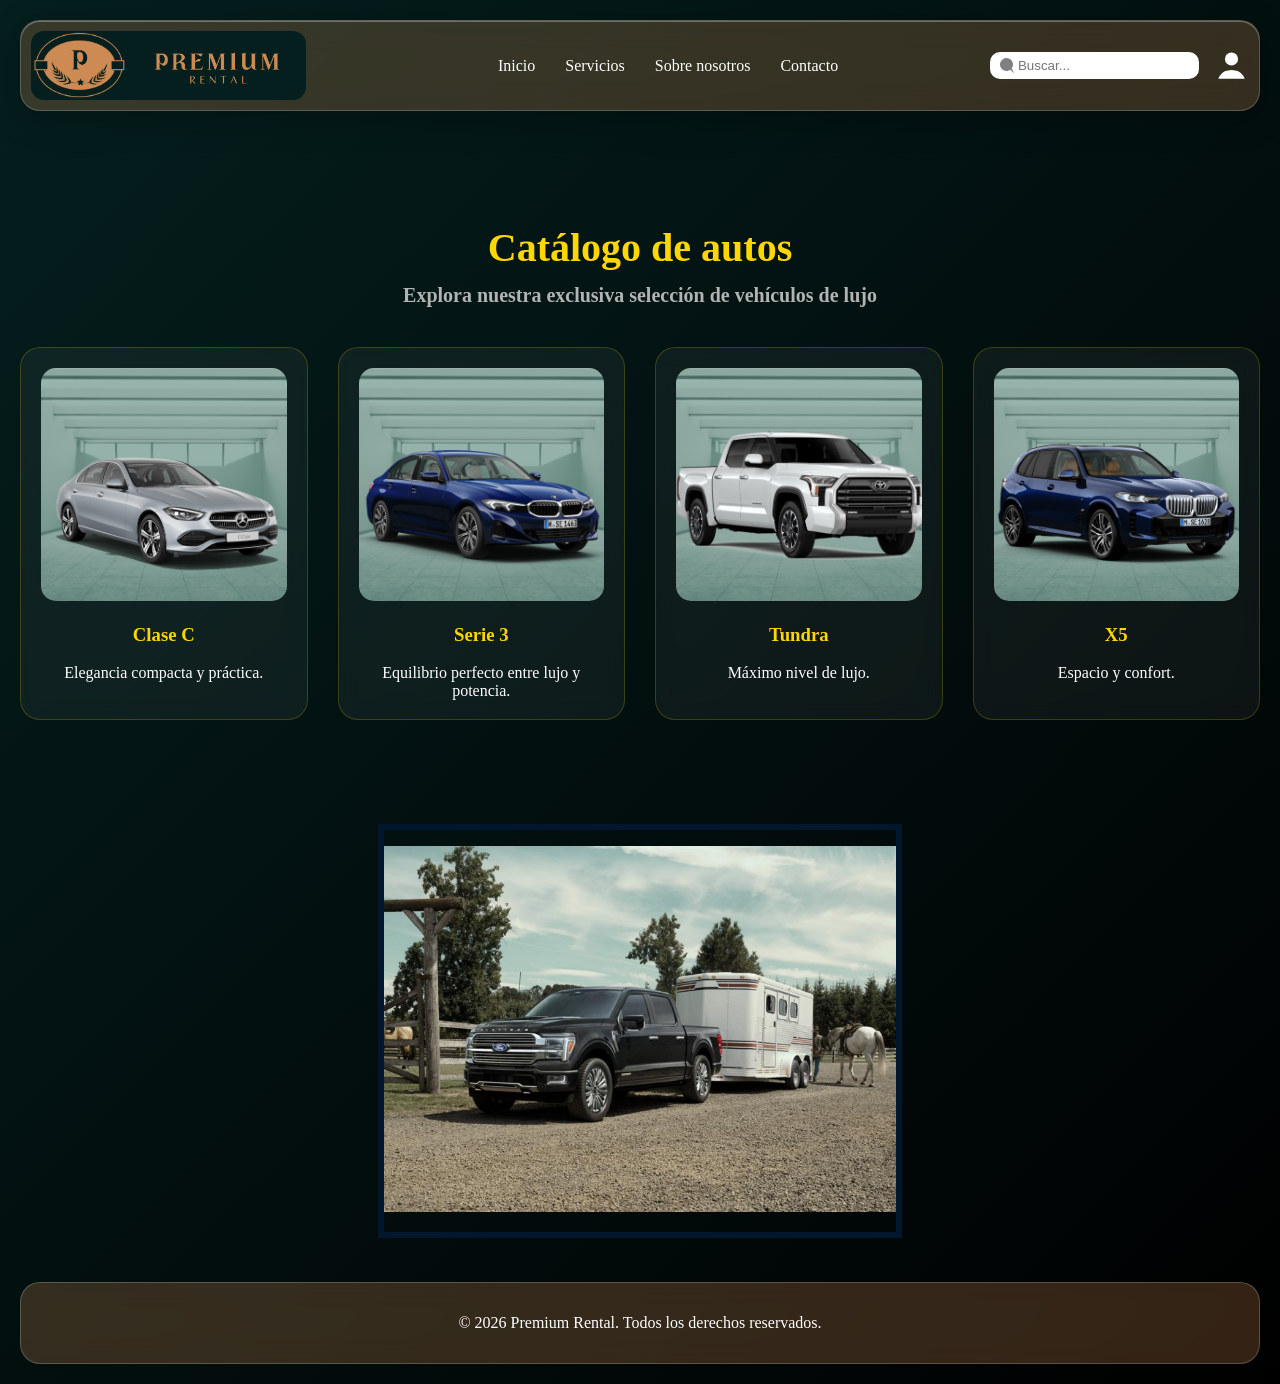
==== commit 2cb6273a: "3.1.2" ====
--- a/index.html
+++ b/index.html
@@ -5,6 +5,9 @@
     <meta name="viewport" content="width=device-width, initial-scale=1.0">
     <title>Premium Rental</title>
     <link rel="stylesheet" href="style.css">
+    <link rel="preconnect" href="https://fonts.googleapis.com">
+    <link rel="preconnect" href="https://fonts.gstatic.com" crossorigin>
+    <link href="https://fonts.googleapis.com/css2?family=Libre+Baskerville:ital,wght@0,400..700;1,400..700&display=swap" rel="stylesheet">
 </head>
 
 <body>
--- a/style.css
+++ b/style.css
@@ -6,7 +6,7 @@
     background-size: cover;
     background: linear-gradient(135deg, #041f1e, #000000);
     margin: 0;
-    font-family: 'Segoe UI', sans-serif;
+    font-family: libre-baskerville, serif;
     color: white;
     overflow-x: hidden;
 }
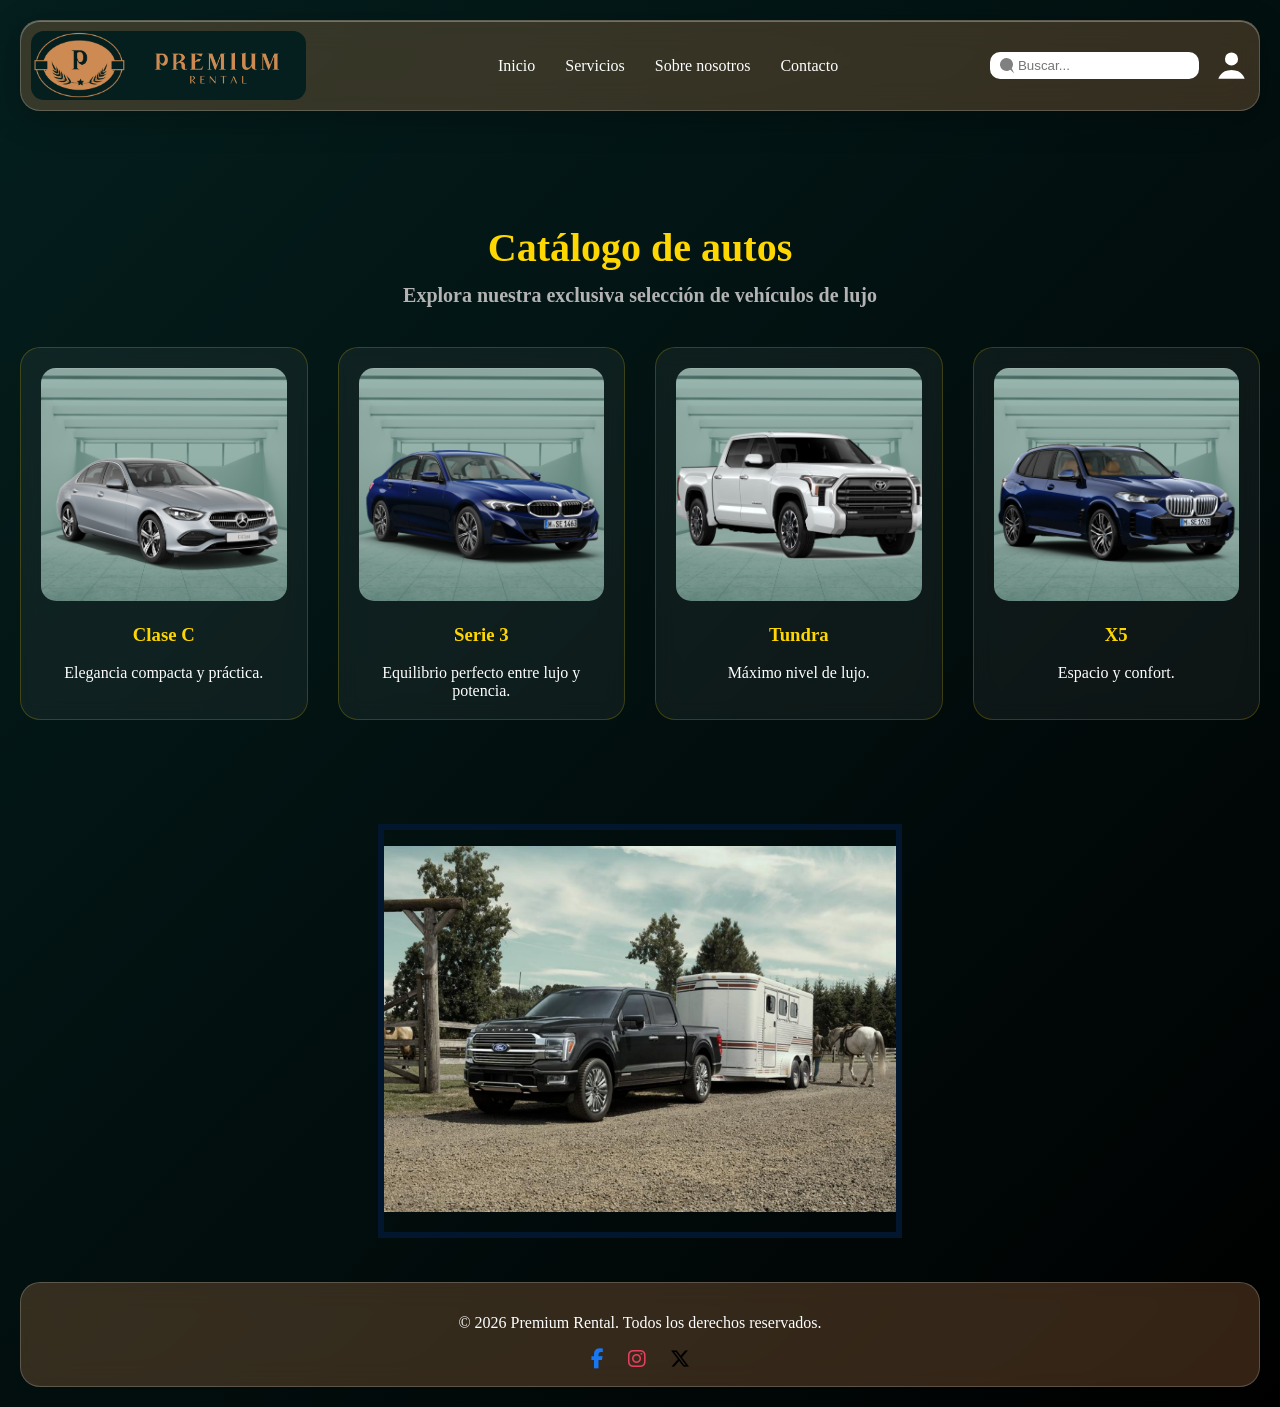
==== commit 8addebcd: "3.0" ====
--- a/index.html
+++ b/index.html
@@ -7,6 +7,7 @@
     <link rel="stylesheet" href="style.css">
     <link rel="preconnect" href="https://fonts.googleapis.com">
     <link rel="preconnect" href="https://fonts.gstatic.com" crossorigin>
+    <link rel="stylesheet" href="https://cdnjs.cloudflare.com/ajax/libs/font-awesome/6.5.0/css/all.min.css">
     <link href="https://fonts.googleapis.com/css2?family=Libre+Baskerville:ital,wght@0,400..700;1,400..700&display=swap" rel="stylesheet">
 </head>
 
@@ -15,8 +16,10 @@
 <header>
     <nav>
         <div class="brand">
-            <img class="logo" src="images/FullLogo.png" alt="Escudo">
-            <img class="texto" src="images/TextOnly.png" alt="Nombre">
+            <a href="index.html">
+                <img class="logo" src="images/FullLogo.png" alt="Escudo">
+                <img class="texto" src="images/TextOnly.png" alt="Nombre">
+            </a>
         </div>
 
         <ul class="menu">
@@ -95,7 +98,12 @@
 
 <footer class="footer">
     <p>&copy; 2026 Premium Rental. Todos los derechos reservados.</p>
+
+    <div class="redes">
+        <a href="https://www.facebook.com/" target="_blank"><i class="fab fa-facebook-f"></i></a>
+        <a href="https://www.instagram.com/" target="_blank"><i class="fab fa-instagram"></i></a>
+        <a href="https://x.com/" target="_blank"><i class="fab fa-x-twitter"></i></a>
+    </div>
 </footer>
-
 </body>
 </html>
--- a/style.css
+++ b/style.css
@@ -44,6 +44,13 @@
 .brand{
     display: flex;
     align-items: center;
+    
+}
+
+.brand a{
+    display: flex;
+    align-items: center;
+    text-decoration: none;
 }
 
 .texto{
@@ -52,6 +59,8 @@
     border-top-right-radius: 13px;
     
     border-bottom-right-radius: 13px;
+
+    margin-left: 0;
 }
 .logo{
     height: 69px;
@@ -59,6 +68,8 @@
     border-top-left-radius: 13px;
     
     border-bottom-left-radius: 13px;
+
+    margin-right: 0;
 }
 
 /* MENU */
@@ -205,14 +216,22 @@
 .footer{
     background: rgba(205, 139, 83, 0.25);
     backdrop-filter: blur(15px);
-
     margin: 20px;
     padding: 15px;
     text-align: center;
     border-radius: 20px;
-
     border: 1px solid rgba(255, 255, 255, 0.2);
 }
+
+.redes a{
+    margin: 0 10px;
+    font-size: 20px;
+}
+
+/* Colores */
+.redes a:nth-child(1){ color: #1877f2; } /* Facebook */
+.redes a:nth-child(2){ color: #e4405f; } /* Instagram */
+.redes a:nth-child(3){ color: #000000; } /* X */
 
 /* ========================= */
 /* RESPONSIVE: POR MAXI */
@@ -353,4 +372,5 @@
     font-size: 20px;
     color: rgb(180, 179, 179);
     margin-top: -20px;
-}+}
+
